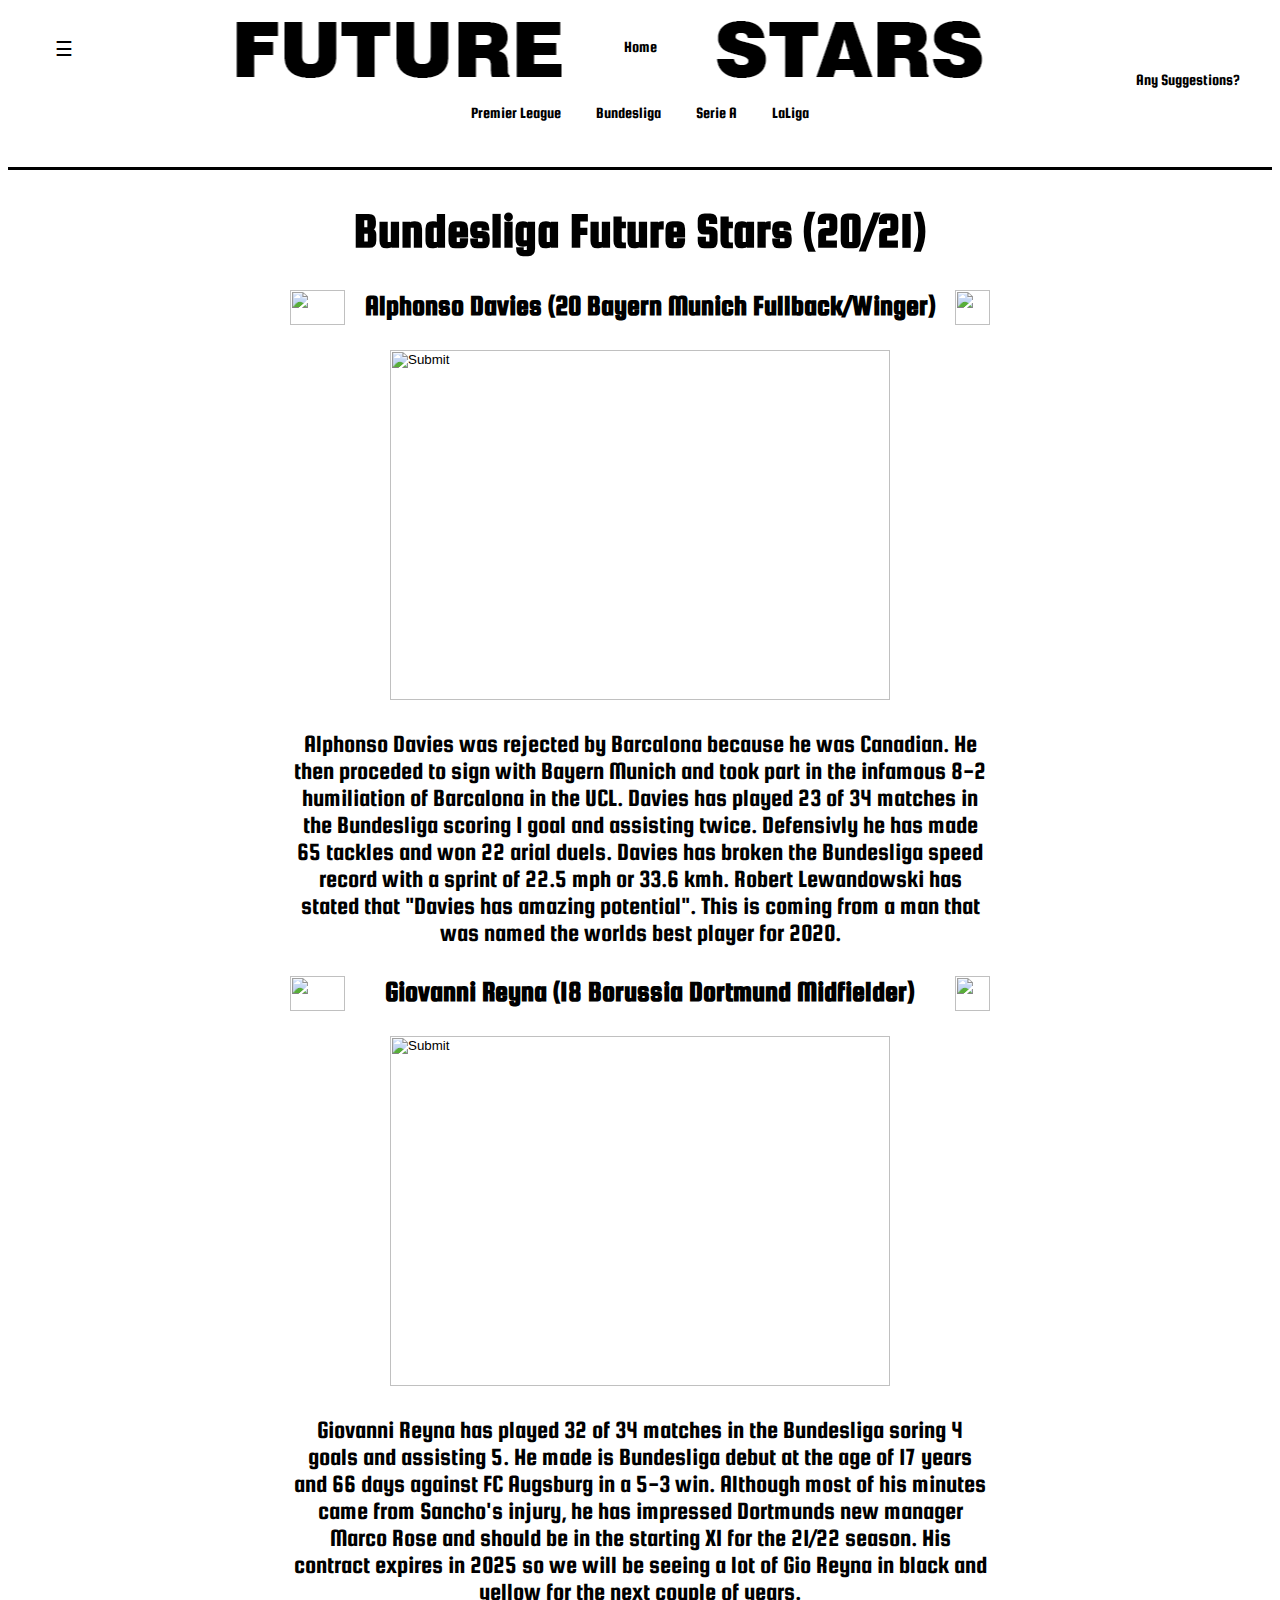
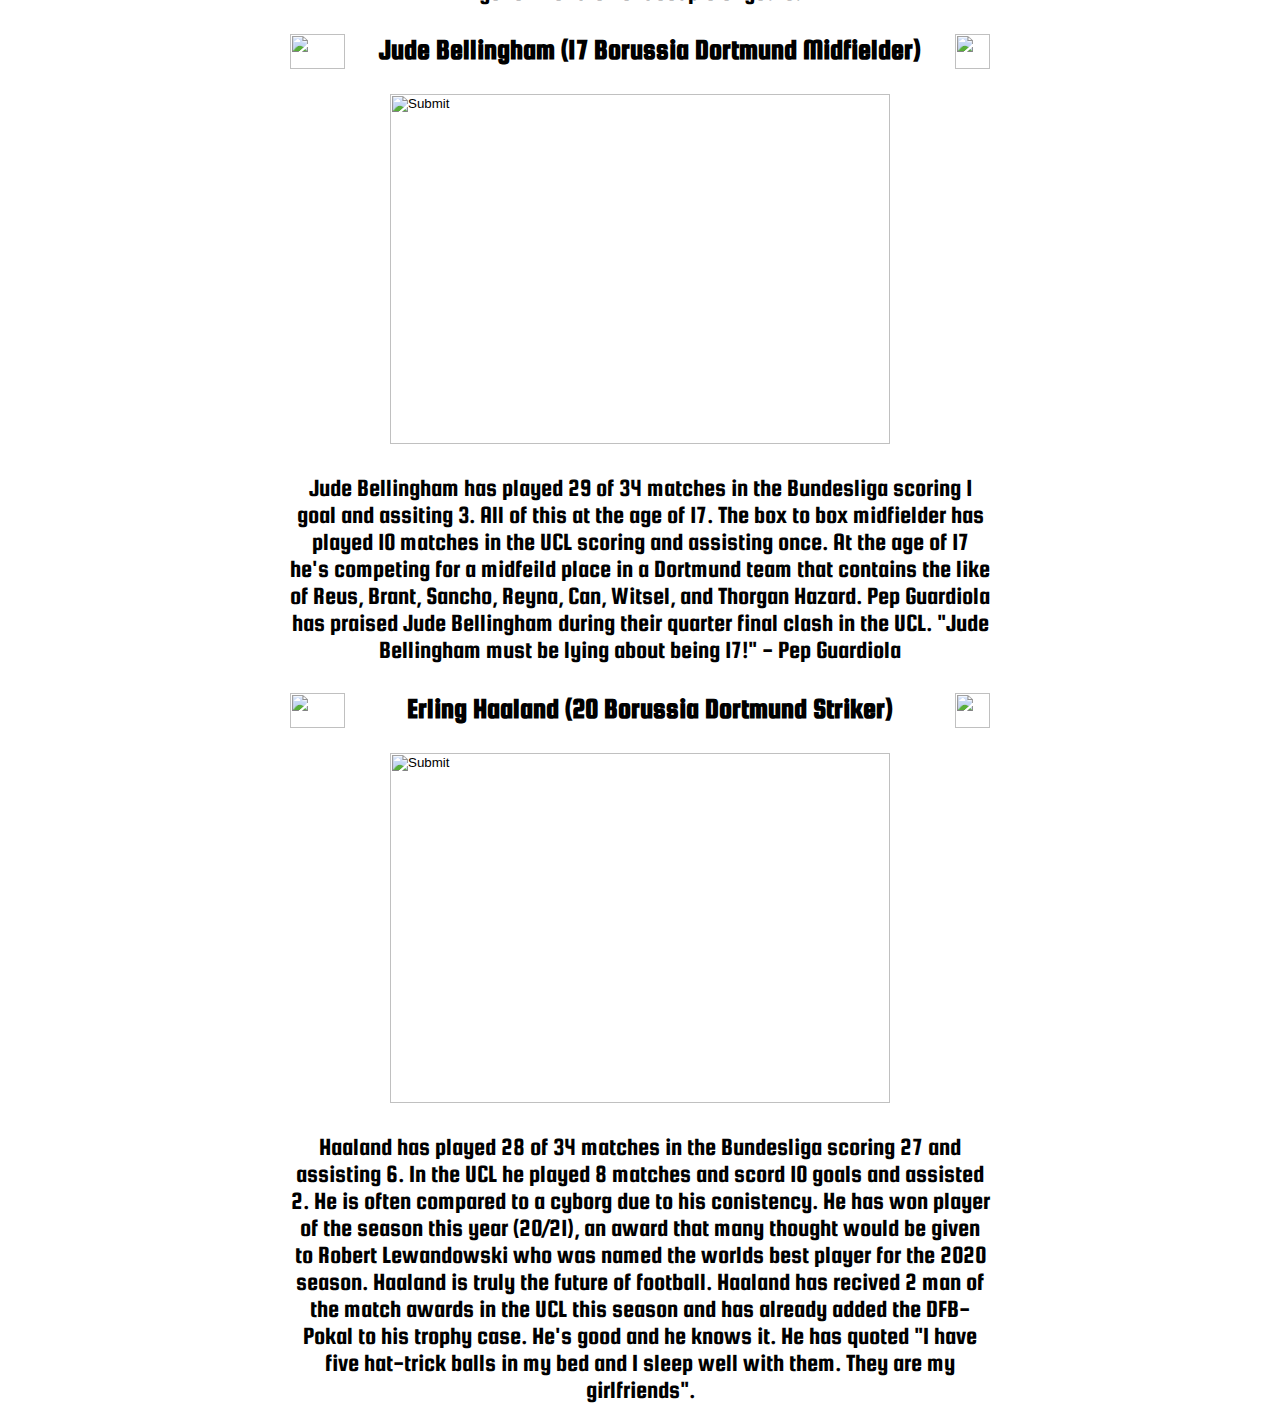
==== Bund.html @ 785407b7 "Website Code" ====
<!DOCTYPE html>
<html lang="en">
<head>
    <meta charset="UTF-8">
    <meta http-equiv="X-UA-Compatible" content="IE=edge">
    <meta name="viewport" content="width=device-width, initial-scale=1.0">
    <title>Bundesliga Future Stars</title>
    <link rel="stylesheet" href="Bund.css">
    <link rel="shortcut icon" href="Images/FT Logo.png" type="images/FT Logo.png">
    <link rel="preconnect" href="https://fonts.gstatic.com">
    <link href="https://fonts.googleapis.com/css2?family=Squada+One&display=swap" rel="stylesheet">
</head>
<body>
  <div class="hyperlink">
    <p><a href=index.html>Home</a></p>
    <div class="Suggestions">
      <p><a href="Contact.html">Any Suggestions?</a></p>
    </div>
    <a href=Prem.html>Premier League</a>
    <a href=Bund.html>Bundesliga</a>
    <a href=SerieA.html>Serie A</a>
    <a href=LaLiga.html>LaLiga</a>

    <div id="mySidebar" class="sidebar">
      <a href="javascript:void(0)" class="closebtn" onclick="closeNav()">×</a>
      <a href="Euros.html">Euros</a>
    </div>
    
    <div id="main">
      <button class="openbtn" onclick="openNav()">☰</button>  
    </div>
    
    <script>
    function openNav() {
      document.getElementById("mySidebar").style.width = "250px";
      document.getElementById("main").style.marginLeft = "250px";
    }
    
    function closeNav() {
      document.getElementById("mySidebar").style.width = "0";
      document.getElementById("main").style.marginLeft= "0";
    }
    </script>

 </div>
<div class="Bund">
  <h1>Bundesliga Future Stars (20/21)</h1>
  <div class="Davies" id="Davies">
  <h3><div id="Insta"><a href="https://www.instagram.com/alphonsodavies/?hl=en" target="_blank"><img src="images/instagram-logo-png-2428.png"></a></div><div id="Flag"><img src="images/Canada.png"></div>Alphonso Davies (20 Bayern Munich Fullback/Winger)</h3>
    <input type="image" src="images/Davies.jpg" width="500" height="350">
    <p>Alphonso Davies was rejected by Barcalona because he was Canadian. He then proceded to sign with Bayern Munich and took part in the infamous 8-2 humiliation of Barcalona in the UCL.
      Davies has played 23 of 34 matches in the Bundesliga scoring 1 goal and assisting twice. Defensivly he has made 65 tackles and won 22 arial duels. Davies has broken the Bundesliga speed 
      record with a sprint of 22.5 mph or 33.6 kmh. Robert Lewandowski has stated that "Davies has amazing potential". This is coming from a man that was named the worlds best player for 2020.</p>
      </div>
      <div class="Reyna" id="Reyna">
  <h3><div id="Insta"><a href="https://www.instagram.com/gioareyna/?hl=en" target="_blank"><img src="images/instagram-logo-png-2428.png"></a></div><div id="Flag"><img src="images/US.png"></div>Giovanni Reyna (18 Borussia Dortmund Midfielder)</h3>
    <input type="image" src="images/Reyna.jpg" width="500" height="350">
    <p>Giovanni Reyna has played 32 of 34 matches in the Bundesliga soring 4 goals and assisting 5. He made is Bundesliga debut at the age of 17 years and 66 days against FC Augsburg in a 5-3 win.
      Although most of his minutes came from Sancho's injury, he has impressed Dortmunds new manager Marco Rose and should be in the starting XI for the 21/22 season. His contract expires 
    in 2025 so we will be seeing a lot of Gio Reyna in black and yellow for the next couple of years.</p>
    </div>
    <div class="Bellingham" id="Bellingham">
  <h3><div id="Insta"><a href="https://www.instagram.com/judebellingham/?hl=en" target="_blank"><img src="images/instagram-logo-png-2428.png"></a></div><div id="Flag"><img src="images/England.png"></div>Jude Bellingham (17 Borussia Dortmund Midfielder)</h3>
    <input type="image" src="images/Bellingham.jpg" width="500" height="350">
    <p>Jude Bellingham has played 29 of 34 matches in the Bundesliga scoring 1 goal and assiting 3. All of this at the age of 17. The box to box midfielder has played 10 matches in the UCL scoring 
      and assisting once. At the age of 17 he's competing for a midfeild place in a Dortmund team that contains the like of Reus, Brant, Sancho, Reyna, Can, Witsel, and Thorgan Hazard. 
      Pep Guardiola has praised Jude Bellingham during their quarter final clash in the UCL. "Jude Bellingham must be lying about being 17!" - Pep Guardiola</p>
    </div>
    <div class="Haaland" id="Haaland">
  <h3><div id="Insta"><a href="https://www.instagram.com/erling.haaland/" target="_blank"><img src="images/instagram-logo-png-2428.png"></a></div><div id="Flag"><img src="images/Norway.png"></div>Erling Haaland (20 Borussia Dortmund Striker)</h3> 
    <input type="image" src="images/Haaland.jpg" width="500" height="350">
    <p>Haaland has played 28 of 34 matches in the Bundesliga scoring 27 and assisting 6. In the UCL he played 8 matches and scord 10 goals and assisted 2. He is often compared to a cyborg due to his conistency. 
      He has won player of the season this year (20/21), an award that many thought would be given to Robert Lewandowski who was named the worlds best player for the 2020 season. Haaland is truly the future of football. 
      Haaland has recived 2 man of the match awards in the UCL this season and has already added the DFB-Pokal to his trophy case. He's good and he knows it. He has quoted "I have five hat-trick balls in my bed and I sleep well with them. They are my girlfriends".</p>
    </div>
</div>


</body>
</html>
---- Bund.css ----
html {
  background-image: url(images/Bundesliga\ Background.png);
}

* {
  box-sizing: border-box;
}

.Bund {
    text-align: center;
    color:rgb(0, 0, 0);
    font-family: 'Squada One', cursive;
    font-size: 25px;
    max-width: 700px;
    margin: auto;
}

.hyperlink {
  font-family: 'Squada One', cursive;
  color: rgb(0, 0, 0);
  text-align: center;
  display: block;
  padding: 14px 16px;
  text-decoration: none;
  background-image: url("Images/Future\ Stars\ Nav\ Bar\ edited.png");
  background-repeat: no-repeat;
  background-position: center;
  background-position-y: -35px;
  border-bottom: 3px solid black;
  position: sticky;
  top: 0;
  background-color: white;
}
.hyperlink a {
  color: rgb(0, 0, 0);
  text-decoration: none;
  padding: 14px 16px;
}

.Suggestions {
  font-family: 'Squada One', cursive;
  color: rgb(0, 0, 0);
  text-align: right;
  display: block;
  text-decoration: none;
}

.Suggestions a {
  color:rgb(0, 0, 0);
  text-decoration: none;
  padding: 14px 16px;
}

#Insta img {
  width: 35px;
  height: 35px;
  float: right;
}

.sidebar {
  height: 100%;
  width: 0;
  position: fixed;
  z-index: 1;
  top: 0;
  left: 0;
  background-color: rgb(0, 0, 0);
  overflow-x: hidden;
  transition: 0.5s;
  padding-top: 60px;
}

.sidebar a {
  padding: 8px 8px 8px 32px;
  text-decoration: none;
  font-size: 25px;
  color: #818181;
  display: block;
  transition: 0.3s;
}

.sidebar a:hover {
  color: #f1f1f1;
}

.sidebar .closebtn {
  position: absolute;
  top: 0;
  right: 25px;
  font-size: 36px;
}

.openbtn {
  font-size: 20px;
  cursor: pointer;
  background-color: rgb(255, 255, 255);
  color: rgb(0, 0, 0);
  padding: 10px 15px;
  border: none;
  float: left;
  position: relative;
  top: -110px;
}


#main {
  transition: margin-left .5s;
  padding: 16px;
}


/* On smaller screens, where height is less than 450px, change the style of the sidenav (less padding and a smaller font size) */
@media screen and (max-height: 450px) {
  .sidebar {padding-top: 15px;}
  .sidebar a {font-size: 18px;}
}

#Flag img {
  width: 55px;
  height: 35px;
  float: left;
}
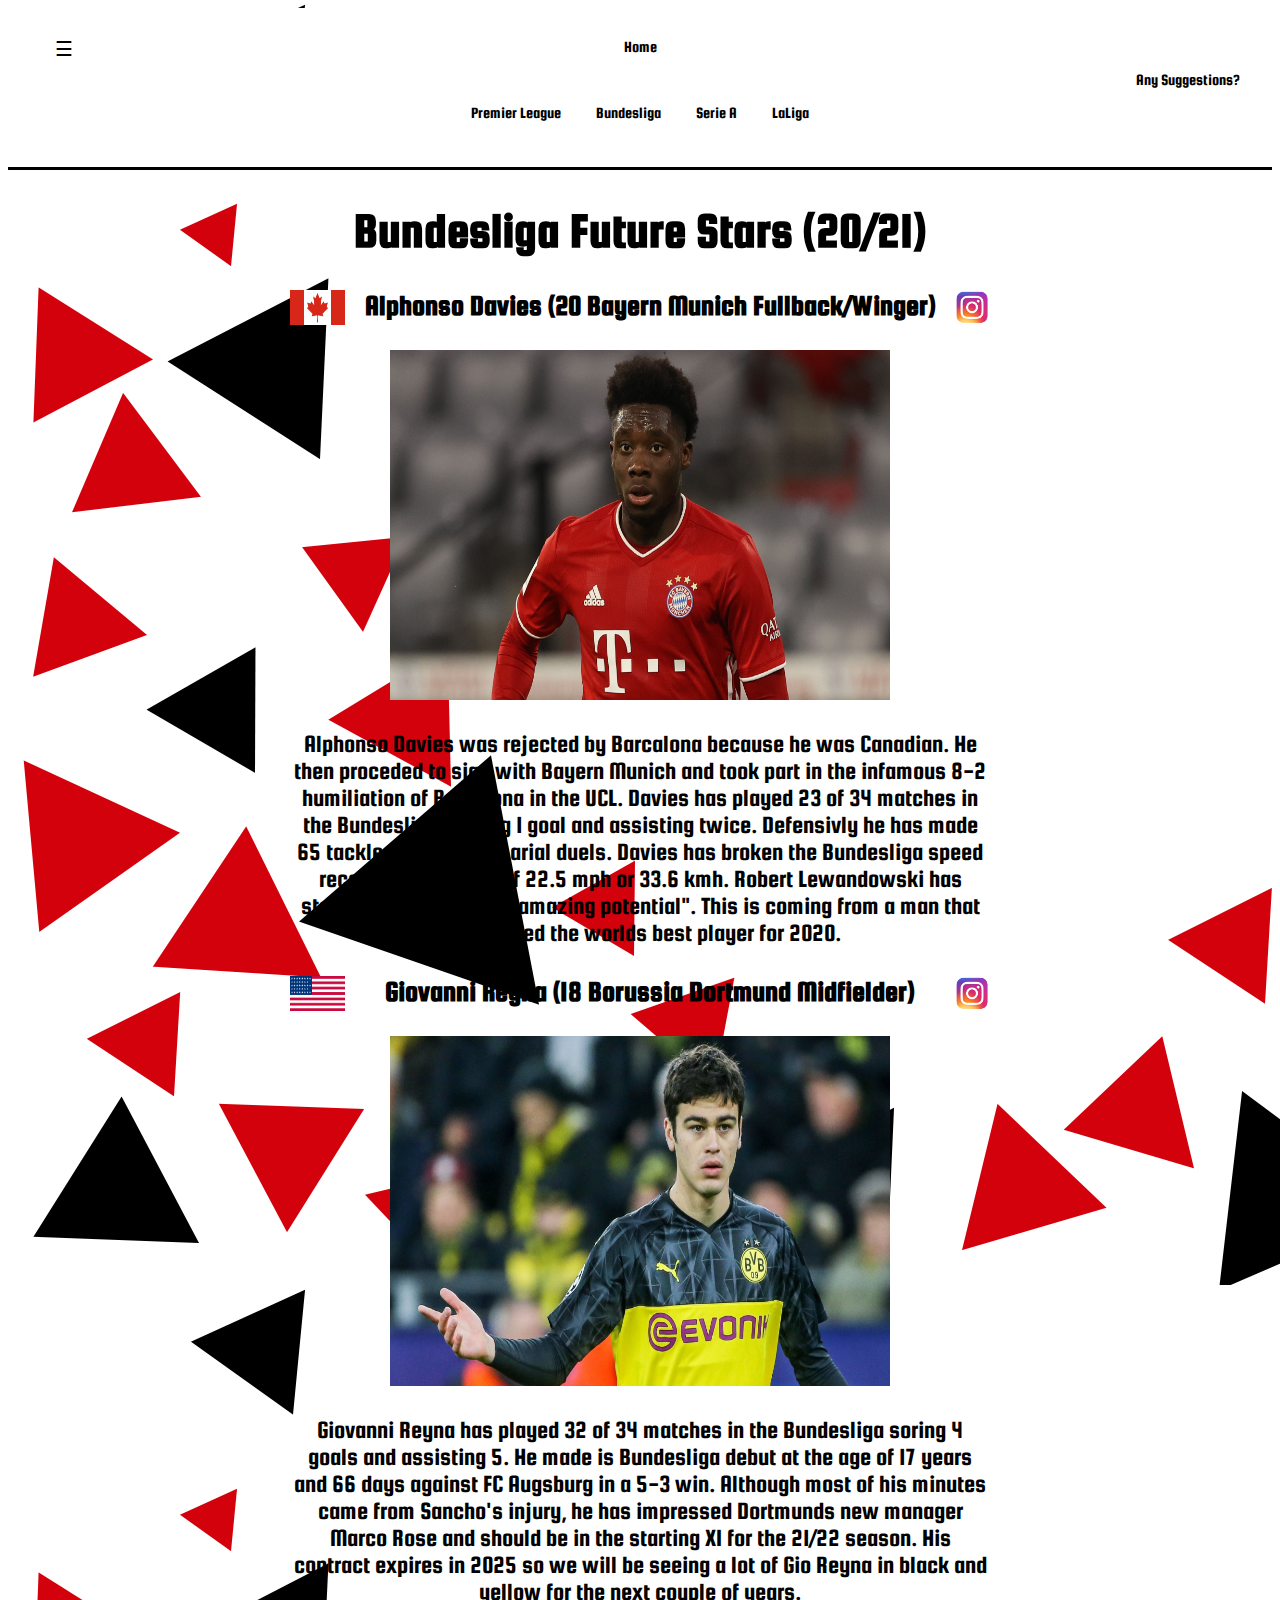
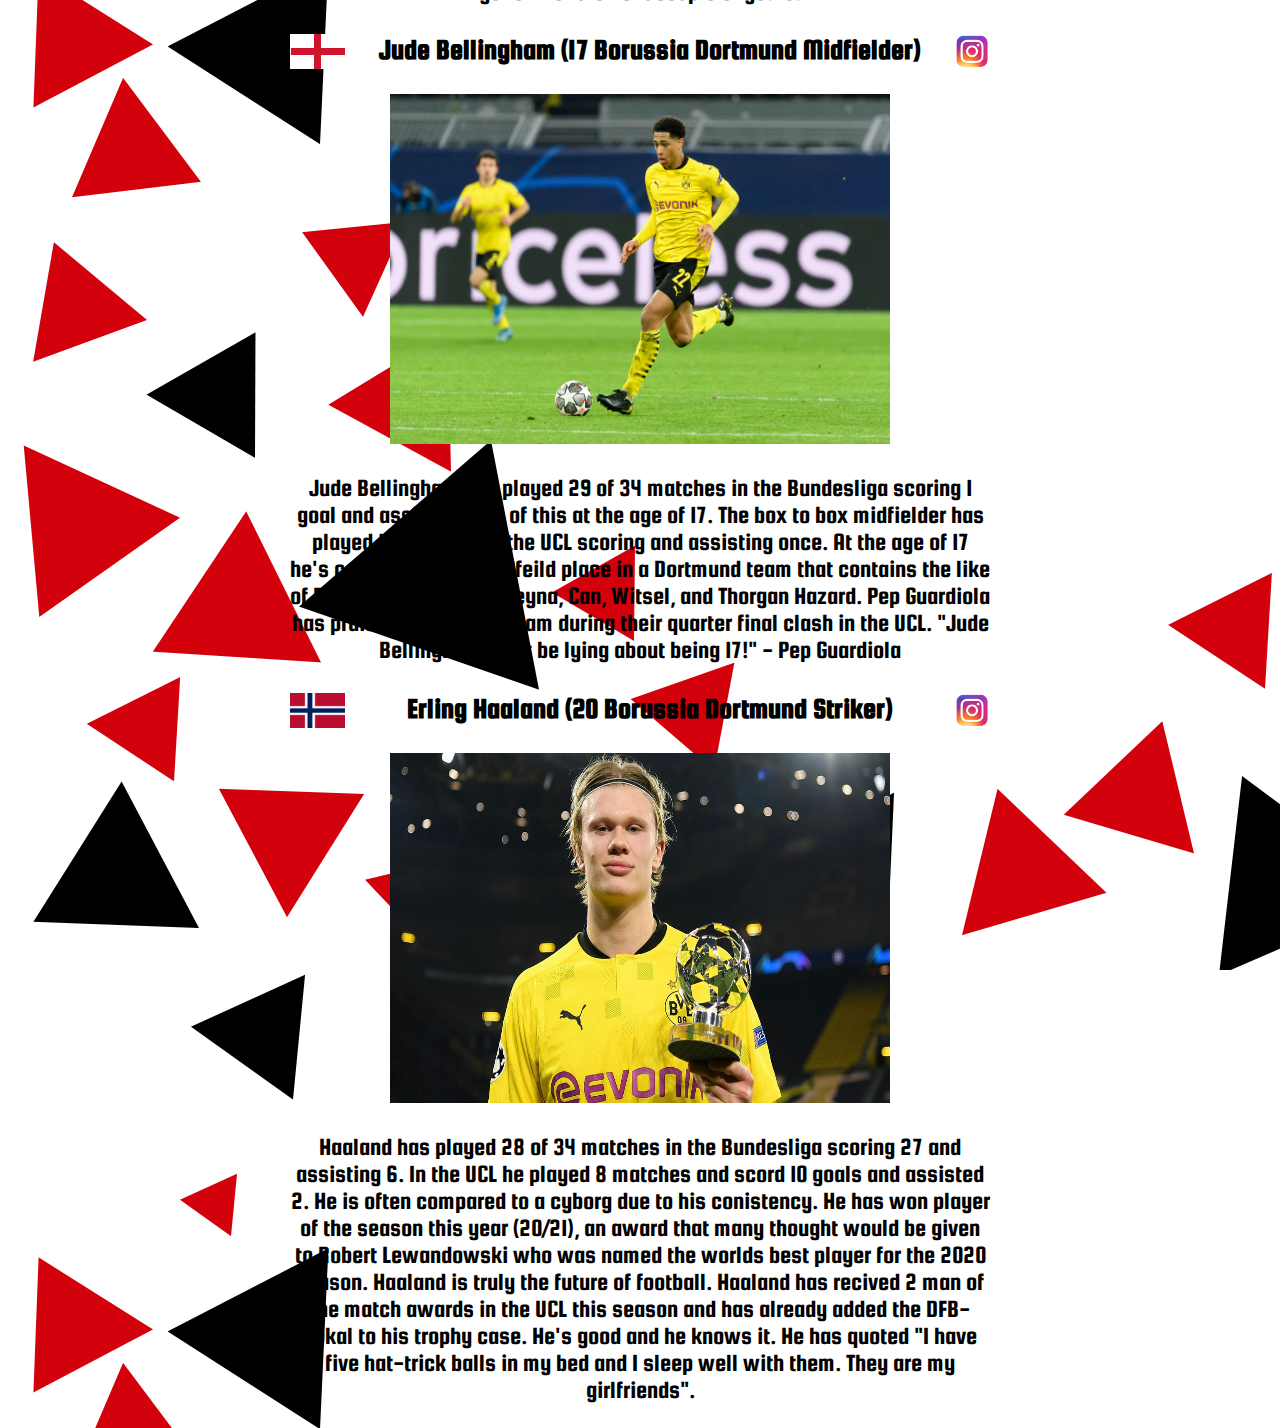
==== commit dbb84570: "Update Bund.html" ====
--- a/Bund.html
+++ b/Bund.html
@@ -6,7 +6,7 @@
     <meta name="viewport" content="width=device-width, initial-scale=1.0">
     <title>Bundesliga Future Stars</title>
     <link rel="stylesheet" href="Bund.css">
-    <link rel="shortcut icon" href="Images/FT Logo.png" type="images/FT Logo.png">
+    <link rel="shortcut icon" href="images/FT Logo.png" type="images/FT Logo.png">
     <link rel="preconnect" href="https://fonts.gstatic.com">
     <link href="https://fonts.googleapis.com/css2?family=Squada+One&display=swap" rel="stylesheet">
 </head>
@@ -77,4 +77,4 @@
 
 
 </body>
-</html>+</html>
